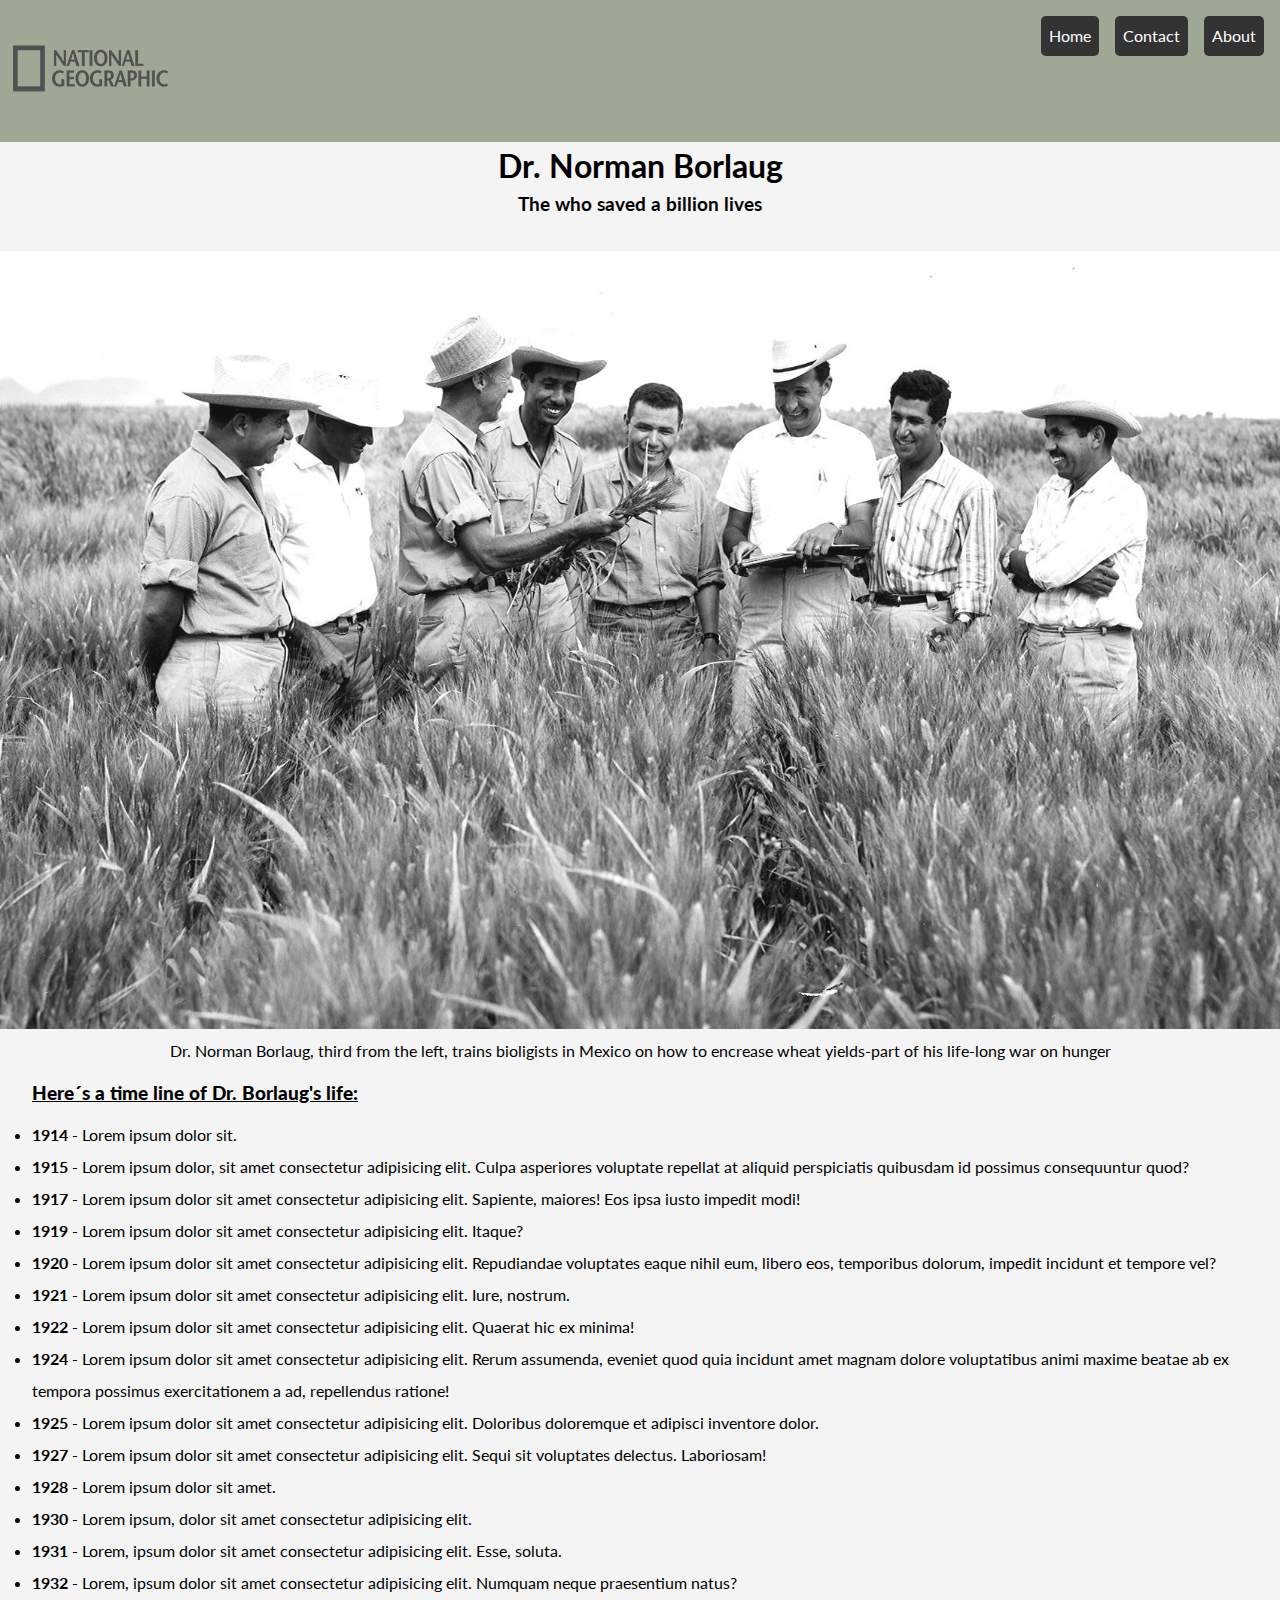
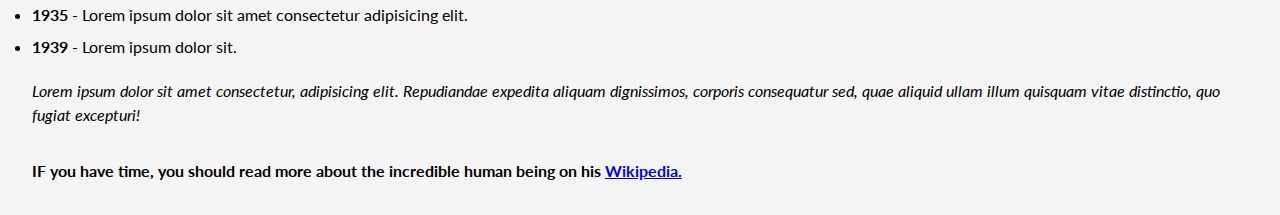
==== index.html @ 683d7717 "innitial commit" ====
<!DOCTYPE html>
<html lang="en">
<head>
  <meta charset="UTF-8">
  <meta name="viewport" content="width=device-width, initial-scale=1.0">
  <link rel="stylesheet" href="https://use.fontawesome.com/releases/v5.6.3/css/all.css" integrity="sha384-UHRtZLI+pbxtHCWp1t77Bi1L4ZtiqrqD80Kn4Z8NTSRyMA2Fd33n5dQ8lWUE00s/" crossorigin="anonymous">
  <link href="https://fonts.googleapis.com/css?family=Lato|Staatliches" rel="stylesheet">
  <link rel="stylesheet" href="css/style.css">

  <title>Dr. Norman Borlaug</title>

</head>
<body>

  <nav id="nav-container">
    <div class="navbar">
      <div>
        <img src="images/logo.png" alt=""  class="logo">
      </div>
      <div class="link">
        <ul>
          <li><a href="#" class="btn">Home</a></li>
          <li><a href="contact.html" class="btn">Contact</a></li>
          <li><a href="#" class="btn">About</a></li>
        </ul>
      </div>
  </div>
  </nav>

  <header id="tittle">
    <h1>Dr. Norman Borlaug</h1>
    <h4>The who saved a billion lives</h4>
    <main id="main">
  </header>
  <div id="img-div">
    <img src="images/borlaug-training-scientists-cimmyt-photo.jpg" id="image" alt="">
    <p id="img-caption">Dr. Norman Borlaug, third from the left, trains bioligists in Mexico on how to encrease wheat yields-part of his life-long war on hunger</p>
  </div>

  <div id="timeline">
    <h3><strong>Here´s a time line of Dr. Borlaug's life:</strong></h3>
    
      <ul>
        <li><strong>1914</strong> - Lorem ipsum dolor sit.</li>
        <li><strong>1915</strong> - Lorem ipsum dolor, sit amet consectetur adipisicing elit. Culpa asperiores voluptate repellat at aliquid perspiciatis quibusdam id possimus consequuntur quod?</li>
        <li><strong>1917</strong> - Lorem ipsum dolor sit amet consectetur adipisicing elit. Sapiente, maiores! Eos ipsa iusto impedit modi!</li>
        <li><strong>1919</strong> - Lorem ipsum dolor sit amet consectetur adipisicing elit. Itaque?</li>
        <li><strong>1920</strong> - Lorem ipsum dolor sit amet consectetur adipisicing elit. Repudiandae voluptates eaque nihil eum, libero eos, temporibus dolorum, impedit incidunt et tempore vel?</li>
        <li><strong>1921</strong> - Lorem ipsum dolor sit amet consectetur adipisicing elit. Iure, nostrum.</li>
        <li><strong>1922</strong> - Lorem ipsum dolor sit amet consectetur adipisicing elit. Quaerat hic ex minima!</li>
        <li><strong>1924</strong> - Lorem ipsum dolor sit amet consectetur adipisicing elit. Rerum assumenda, eveniet quod quia incidunt amet magnam dolore voluptatibus animi maxime beatae ab ex tempora possimus exercitationem a ad, repellendus ratione!</li>
        <li><strong>1925</strong> - Lorem ipsum dolor sit amet consectetur adipisicing elit. Doloribus doloremque et adipisci inventore dolor.</li>
        <li><strong>1927</strong> - Lorem ipsum dolor sit amet consectetur adipisicing elit. Sequi sit voluptates delectus. Laboriosam!</li>
        <li><strong>1928</strong> - Lorem ipsum dolor sit amet.</li>
        <li><strong>1930</strong> - Lorem ipsum, dolor sit amet consectetur adipisicing elit.</li>
        <li><strong>1931</strong> - Lorem, ipsum dolor sit amet consectetur adipisicing elit. Esse, soluta.</li>
        <li><strong>1932</strong> - Lorem, ipsum dolor sit amet consectetur adipisicing elit. Numquam neque praesentium natus?</li>
        <li><strong>1935</strong> - Lorem ipsum dolor sit amet consectetur adipisicing elit.</li>
        <li><strong>1939</strong> - Lorem ipsum dolor sit.</li>
      </ul>
    </main>
    
      <p> <em>Lorem ipsum dolor sit amet consectetur, adipisicing elit. Repudiandae expedita aliquam dignissimos, corporis consequatur sed, quae aliquid ullam illum quisquam vitae distinctio, quo fugiat excepturi!</em></p>

  </div>
  <footer>
    <p><strong>IF you have time, you should read more about the incredible human being on his <a href="https://www.wikipedia.com" id="tribute-link" target="_blank">Wikipedia.</a></strong></p>
  </footer>
</body>
</html>
---- css/style.css ----
:root {
  --primary-color: #333;
  --secondary-color: #f4f4f4;
  --text-color: #000;
  --hovertext-color: #fff;
}

* {
  margin: 0;
  padding: 0;
  box-sizing: border-box;
}

body {
  font-family: 'Lato', sans-serif;
  line-height: 1.5;
  background: var(--secondary-color);
}

/* Navigation */
#nav-container {
  background: #9ea894;
  top: 0;
  position: sticky;
  z-index: 2;
  align-items: center;
  text-align: center;
}

#nav-container .navbar {
  display: grid;
  grid-template-columns: auto auto;
  /* padding: 1rem; */
  
  justify-content: space-between;
  
}

#nav-container .logo {
  width: 180px;
}

#nav-container ul {
display: grid;
grid-template-columns: auto auto auto;
padding: 1rem;
grid-gap: 1rem;
list-style: none;
}

#nav-container ul li {
  background: var(--primary-color);
  padding: 0.5rem 0.5rem;
  border: none;
  border-radius: 5px;
}
#nav-container ul li a {
  color: #fff;
  text-decoration: none;
}

/* Header */
#tittle {
  align-items: center;
  text-align: center;
}

#tittle h1 {
  font-size: 2rem;
}

#tittle h4 {
  font-size: 1.2rem;
  margin-bottom: 2rem;
}

#img-div p {
text-align: center;
}

#image {
  width: 100%;
  margin-bottom: 0.2rem;
}

#timeline {
  margin: 1rem 2rem;
  text-align: left;
  
}

#timeline h3 {
  margin-bottom: 0.8rem;
  text-decoration: underline;
}

#timeline ul {
  margin-bottom: 1rem;
}

#timeline li {
  line-height: 2;
}

footer {
  margin: 2rem 2rem;
}

.container {
  line-height: 2;
  margin: 30px auto;
  max-width: 400px;
  padding: 20px;
  text-align: center;
}

.container .input {
  height: 100px;
  display: grid;
  grid-template-rows: auto;
  grid-gap: 0.5rem;
 
}

.footer {
  text-align: center;
}
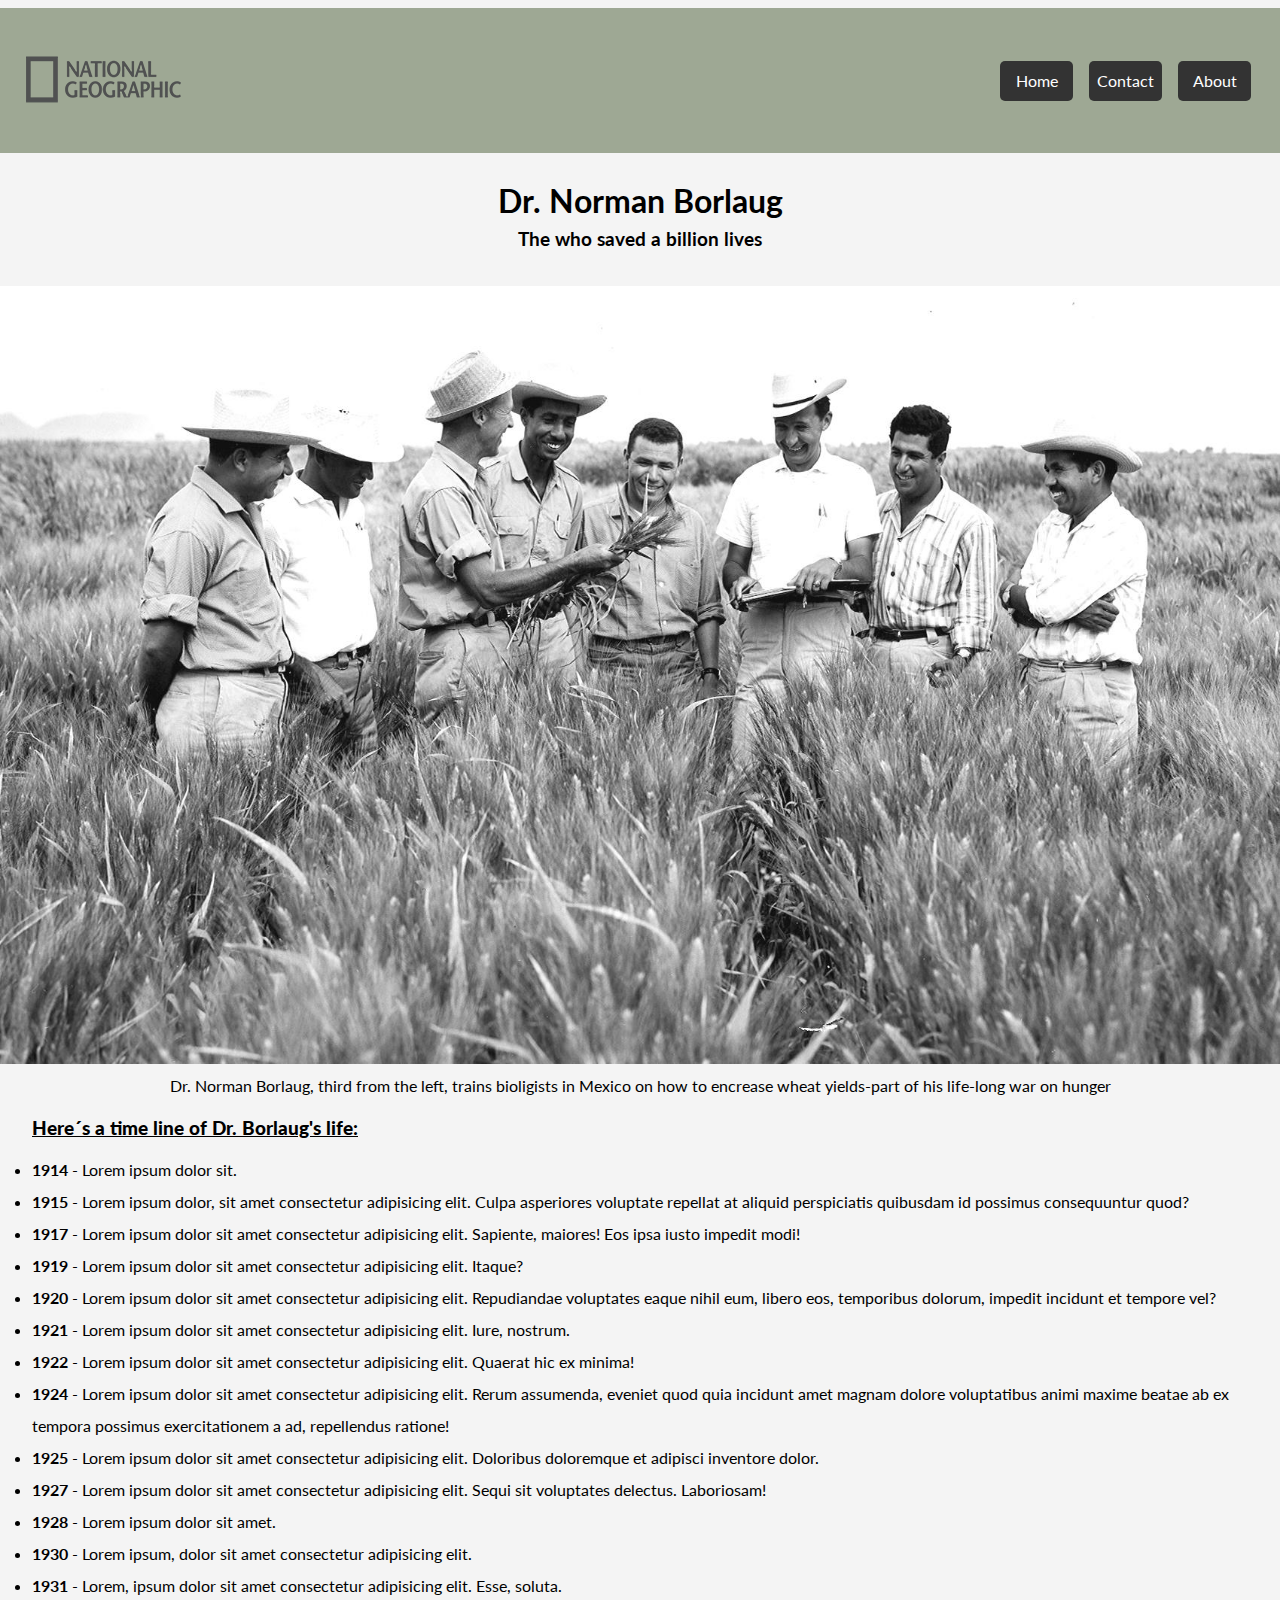
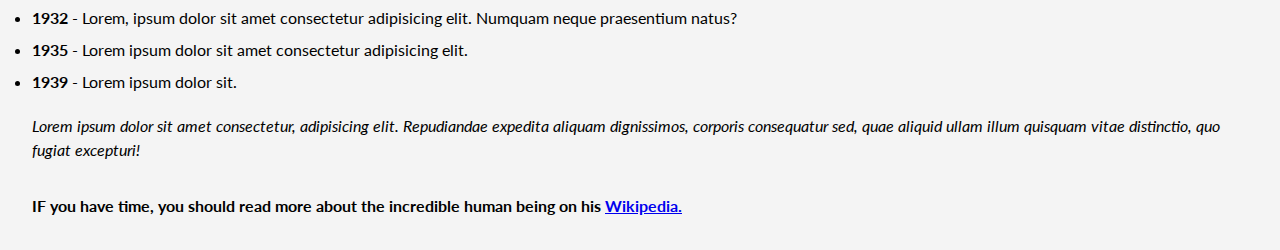
==== commit 93a4fedd: "Updated form" ====
--- a/index.html
+++ b/index.html
@@ -37,7 +37,7 @@
     <p id="img-caption">Dr. Norman Borlaug, third from the left, trains bioligists in Mexico on how to encrease wheat yields-part of his life-long war on hunger</p>
   </div>
 
-  <div id="timeline">
+  <div id="timeline" class="timeline">
     <h3><strong>Here´s a time line of Dr. Borlaug's life:</strong></h3>
     
       <ul>
--- a/css/style.css
+++ b/css/style.css
@@ -22,30 +22,38 @@
   background: #9ea894;
   top: 0;
   position: sticky;
-  z-index: 2;
-  align-items: center;
-  text-align: center;
+  /* z-index: 2; */
+  /* height: 80px; */
+  
+  align-items: center !important;
+  text-align: center !important;
+  justify-content: center !important;
 }
 
 #nav-container .navbar {
   display: grid;
   grid-template-columns: auto auto;
-  /* padding: 1rem; */
-  
+  align-items: center;
+  text-align: center;
   justify-content: space-between;
-  
+  margin: 0.5rem 0.8rem;
 }
 
 #nav-container .logo {
   width: 180px;
+  margin-top: 3px;
+  justify-self: start;
 }
 
 #nav-container ul {
 display: grid;
-grid-template-columns: auto auto auto;
+grid-template-columns: repeat(3, 1fr);
 padding: 1rem;
+/* margin-top: 10px; */
 grid-gap: 1rem;
 list-style: none;
+justify-self: center;
+text-align: center;
 }
 
 #nav-container ul li {
@@ -53,10 +61,17 @@
   padding: 0.5rem 0.5rem;
   border: none;
   border-radius: 5px;
+
 }
 #nav-container ul li a {
   color: #fff;
   text-decoration: none;
+}
+#nav-container ul li:hover
+
+{
+  opacity: 0.6;
+  
 }
 
 /* Header */
@@ -67,6 +82,7 @@
 
 #tittle h1 {
   font-size: 2rem;
+  margin-top: 1.5rem;
 }
 
 #tittle h4 {
@@ -112,6 +128,8 @@
   max-width: 400px;
   padding: 20px;
   text-align: center;
+  background: #333;
+  color: #fff;
 }
 
 .container .input {
@@ -126,6 +144,54 @@
   text-align: center;
 }
 
+.container .btn {
+  background: #f4f4f4;
+  border: none;
+}
+.container .btn:hover  {
+  background: #333;
+  color: #fff;
+  border: #f4f4f4 1px dotted;
+}
+
+@media(max-width:600px) {
+  #nav-container {
+    opacity: 0.8;
+  }
+  #nav-container .navbar {
+    grid-template-columns: 1fr;
+    grid-gap: 0.5rem;
+    margin-top: 0;
+    align-items: center;
+    justify-content: center;
+  }
+
+  #nav-container .logo {
+    width: 150px;
+    margin-top: 30px;
+  }
+
+  #nav-container ul {
+    margin: 0.1rem 0.1rem;
+    display: grid;
+    grid-template-columns: auto;
+    align-items: center;
+    justify-self: center;
+    grid-gap: 0.2rem;
+  }
+
+
+  /* #tittle h1 {
+    font-size: 1.2rem;
+  }
+  #tittle h4 {
+    font-size: 1rem;
+  }
+ #timeline .timeline {
+   width: 300px;
+ } */
+
+}
 
 
 
